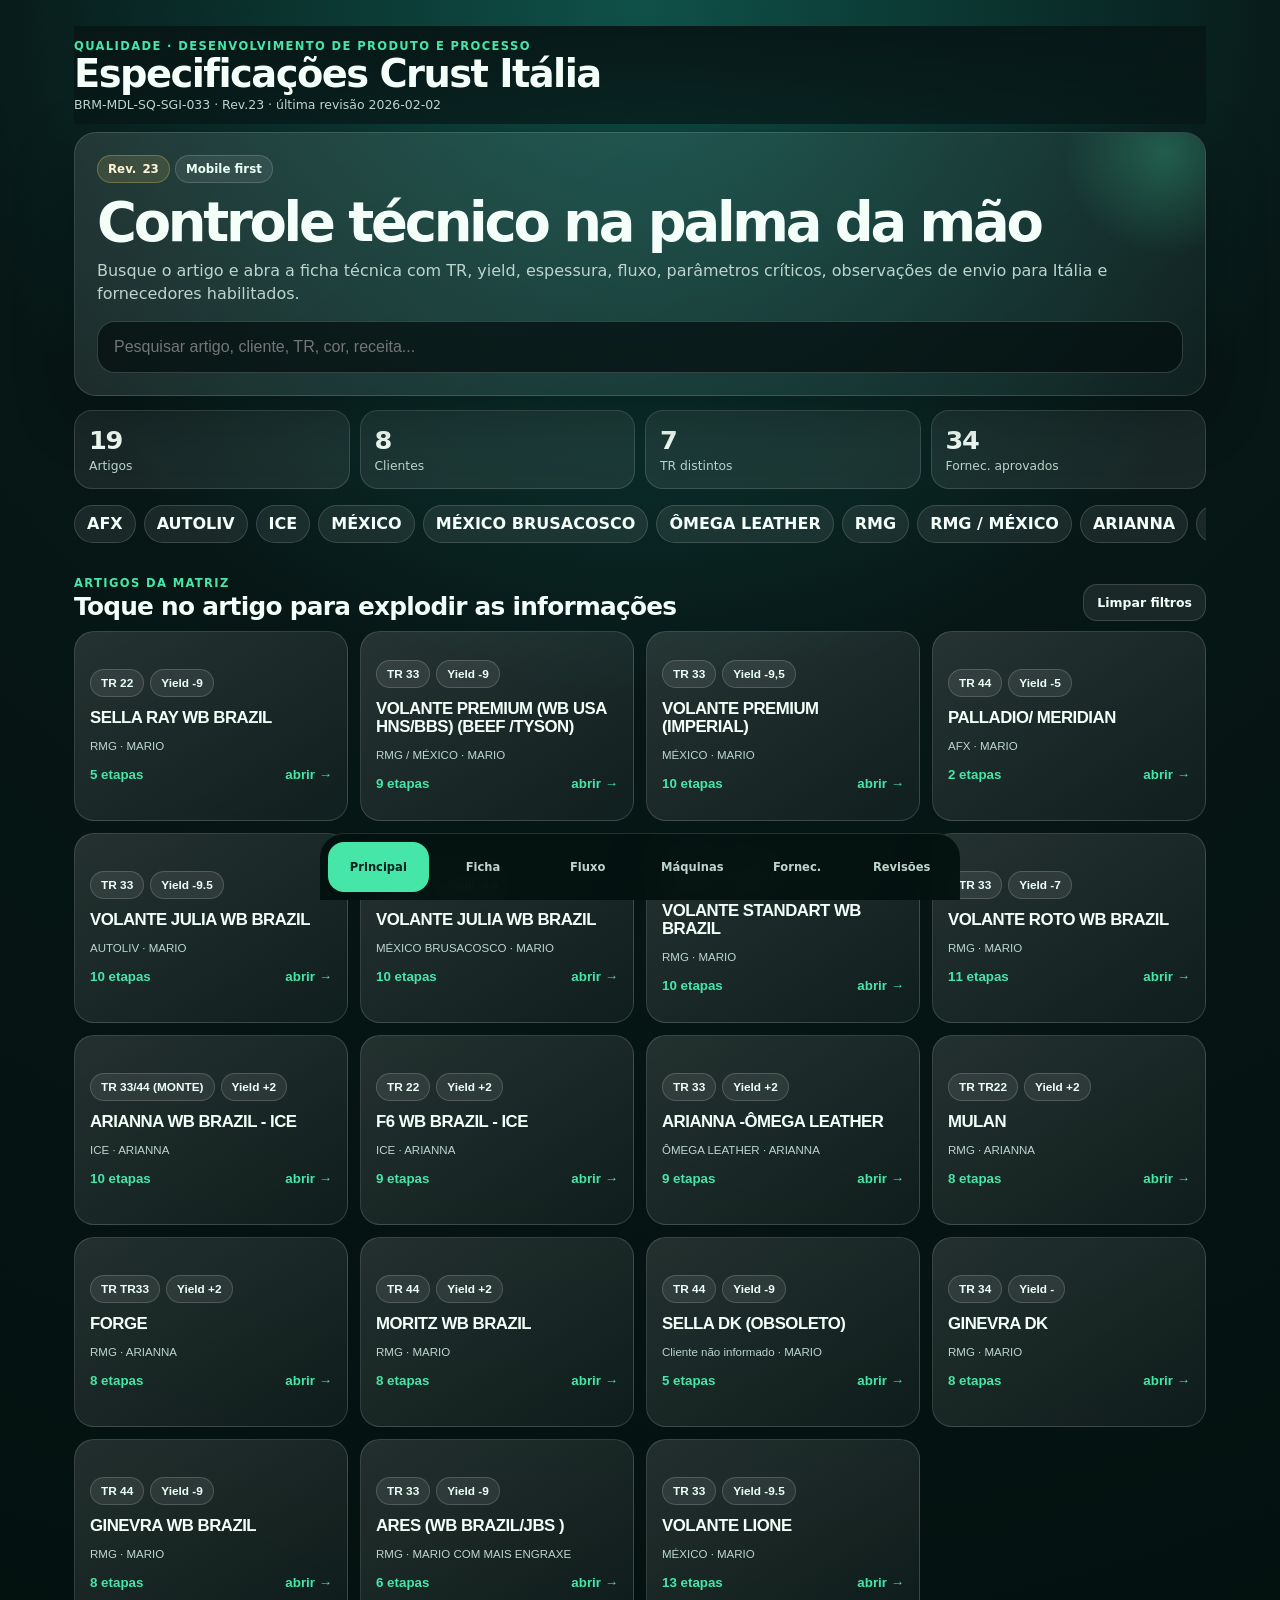
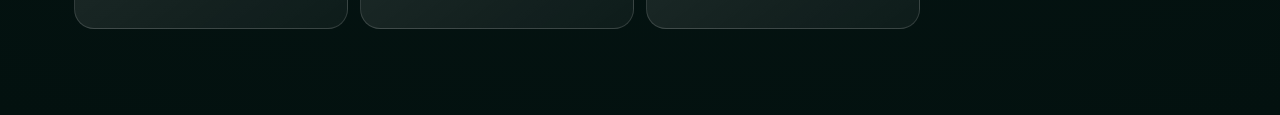
==== index.html @ 7a7e3788 "Add files via upload" ====
<!doctype html>
<html lang="pt-BR">
<head>
  <meta charset="utf-8">
  <meta name="viewport" content="width=device-width, initial-scale=1, viewport-fit=cover">
  <meta name="theme-color" content="#052e2b">
  <title>Dashboard Crust Itália · Qualidade</title>
  <link rel="manifest" href="manifest.webmanifest">
  <link rel="icon" href="assets/icon.svg" type="image/svg+xml">
  <link rel="stylesheet" href="style.css">
</head>
<body>
  <div class="app-shell">
    <header class="topbar">
      <div>
        <p class="eyebrow">Qualidade · Desenvolvimento de Produto e Processo</p>
        <h1>Especificações Crust Itália</h1>
        <p class="doc-meta" id="docMeta">Carregando matriz...</p>
      </div>
      <button class="ghost-btn" id="btnInstall" hidden>Instalar</button>
    </header>

    <main>
      <section id="view-principal" class="view active">
        <div class="hero-card">
          <div>
            <span class="pill danger">Rev. <span id="heroRev">23</span></span>
            <span class="pill">Mobile first</span>
          </div>
          <h2>Controle técnico na palma da mão</h2>
          <p>Busque o artigo e abra a ficha técnica com TR, yield, espessura, fluxo, parâmetros críticos, observações de envio para Itália e fornecedores habilitados.</p>
          <div class="search-wrap">
            <input id="searchBox" type="search" autocomplete="off" placeholder="Pesquisar artigo, cliente, TR, cor, receita...">
          </div>
        </div>

        <div class="kpi-grid" id="kpiGrid"></div>

        <div class="filters" id="filters"></div>

        <div class="section-head">
          <div>
            <p class="eyebrow">Artigos da matriz</p>
            <h3>Toque no artigo para explodir as informações</h3>
          </div>
          <button class="ghost-btn small" id="clearFilters">Limpar filtros</button>
        </div>
        <div id="articleGrid" class="article-grid"></div>
      </section>

      <section id="view-ficha" class="view">
        <div id="detailPanel" class="detail-panel"></div>
      </section>

      <section id="view-fluxo" class="view">
        <div id="flowPanel"></div>
      </section>

      <section id="view-maquinas" class="view">
        <div class="section-head">
          <div>
            <p class="eyebrow">Parâmetros de máquinas</p>
            <h3>Processo detalhado · Arianna/F6/Mulan/Forge</h3>
          </div>
        </div>
        <div id="machinePanel" class="machine-grid"></div>
      </section>

      <section id="view-fornecedores" class="view">
        <div id="supplierPanel"></div>
      </section>

      <section id="view-revisoes" class="view">
        <div class="section-head">
          <div>
            <p class="eyebrow">Governança documental</p>
            <h3>Histórico de revisões e observações</h3>
          </div>
        </div>
        <div class="tools-row">
          <button class="primary-btn" id="copyReport">Copiar relatório do artigo</button>
          <button class="ghost-btn" onclick="window.print()">Imprimir / PDF</button>
        </div>
        <div id="revisionPanel" class="timeline"></div>
        <div id="obsPanel" class="note-card"></div>
      </section>
    </main>

    <nav class="bottom-nav" aria-label="Navegação principal">
      <button class="nav-btn active" data-view="principal">Principal</button>
      <button class="nav-btn" data-view="ficha">Ficha</button>
      <button class="nav-btn" data-view="fluxo">Fluxo</button>
      <button class="nav-btn" data-view="maquinas">Máquinas</button>
      <button class="nav-btn" data-view="fornecedores">Fornec.</button>
      <button class="nav-btn" data-view="revisoes">Revisões</button>
    </nav>
  </div>

  <template id="emptyTemplate">
    <div class="empty-state">
      <h3>Nenhum artigo encontrado</h3>
      <p>Revise a busca ou limpe os filtros para voltar à lista completa.</p>
    </div>
  </template>

  <script src="app.js"></script>
</body>
</html>
---- style.css ----
:root {
  --bg: #071716;
  --bg2: #0b2422;
  --panel: #0f2f2c;
  --panel2: #123b37;
  --card: rgba(255,255,255,.075);
  --line: rgba(255,255,255,.14);
  --text: #f3fff8;
  --muted: #bdd4cd;
  --accent: #46e6a9;
  --accent2: #f5d76e;
  --danger: #ff6b6b;
  --warn: #ffb547;
  --ok: #5dffa7;
  --shadow: 0 18px 60px rgba(0,0,0,.32);
  --radius: 22px;
  font-family: Inter, ui-sans-serif, system-ui, -apple-system, BlinkMacSystemFont, "Segoe UI", sans-serif;
}

* { box-sizing: border-box; }

html, body { margin: 0; min-height: 100%; background: radial-gradient(circle at top, #0f5149 0, var(--bg) 38%, #03110f 100%); color: var(--text); }

body { padding-bottom: calc(86px + env(safe-area-inset-bottom)); }

.app-shell { max-width: 1180px; margin: 0 auto; padding: 16px 14px 0; }

.topbar { position: sticky; top: 0; z-index: 10; display: flex; align-items: center; justify-content: space-between; gap: 12px; padding: 12px 0 10px; backdrop-filter: blur(18px); background: linear-gradient(180deg, rgba(7,23,22,.96), rgba(7,23,22,.72)); }

h1, h2, h3, p { margin: 0; }
h1 { font-size: clamp(1.35rem, 4.8vw, 2.4rem); letter-spacing: -.04em; line-height: .98; }
h2 { font-size: clamp(1.55rem, 7vw, 3.4rem); line-height: .94; letter-spacing: -.06em; margin: 14px 0 10px; }
h3 { font-size: clamp(1.06rem, 4vw, 1.55rem); letter-spacing: -.03em; }
p { color: var(--muted); line-height: 1.45; }
.eyebrow { color: var(--accent); font-size: .72rem; text-transform: uppercase; letter-spacing: .12em; font-weight: 800; }
.doc-meta { font-size: .78rem; margin-top: 4px; }

.hero-card, .detail-panel, .flow-card, .supplier-card, .note-card, .machine-card, .revision-item, .data-card {
  border: 1px solid var(--line);
  background: linear-gradient(145deg, rgba(255,255,255,.105), rgba(255,255,255,.04));
  border-radius: var(--radius);
  box-shadow: var(--shadow);
}

.hero-card { padding: 22px; margin: 8px 0 14px; overflow: hidden; position: relative; }
.hero-card::after { content: ""; position: absolute; right: -70px; top: -90px; width: 220px; height: 220px; border-radius: 50%; background: radial-gradient(circle, rgba(70,230,169,.25), transparent 65%); pointer-events: none; }

.pill { display: inline-flex; gap: 6px; align-items: center; min-height: 28px; padding: 6px 10px; border-radius: 999px; border: 1px solid rgba(255,255,255,.16); background: rgba(255,255,255,.08); color: #eafff5; font-size: .74rem; font-weight: 800; }
.pill.danger { color: #fff3d5; background: rgba(245,215,110,.13); border-color: rgba(245,215,110,.28); }

.search-wrap { margin-top: 16px; position: relative; }
input[type="search"] { width: 100%; height: 52px; border-radius: 18px; border: 1px solid rgba(255,255,255,.18); background: rgba(4,15,14,.72); color: var(--text); padding: 0 16px; outline: none; font-size: 1rem; }
input[type="search"]:focus { border-color: var(--accent); box-shadow: 0 0 0 4px rgba(70,230,169,.12); }

.kpi-grid { display: grid; grid-template-columns: repeat(2, minmax(0, 1fr)); gap: 10px; margin: 14px 0; }
.kpi-card { padding: 14px; border-radius: 18px; background: rgba(255,255,255,.075); border: 1px solid var(--line); }
.kpi-card strong { display: block; font-size: 1.6rem; letter-spacing: -.05em; }
.kpi-card span { font-size: .77rem; color: var(--muted); }

.filters, .tools-row { display: flex; gap: 8px; overflow-x: auto; padding: 2px 0 12px; scroll-snap-type: x mandatory; }
.filter-btn, .nav-btn, .ghost-btn, .primary-btn { border: 0; font: inherit; cursor: pointer; }
.filter-btn { white-space: nowrap; scroll-snap-align: start; min-height: 38px; padding: 8px 12px; border-radius: 999px; color: var(--text); background: rgba(255,255,255,.08); border: 1px solid var(--line); font-weight: 700; }
.filter-btn.active { background: var(--accent); color: #04211d; border-color: transparent; }

.section-head { display: flex; justify-content: space-between; align-items: end; gap: 10px; margin: 20px 0 10px; }
.ghost-btn, .primary-btn { min-height: 40px; padding: 10px 13px; border-radius: 14px; font-weight: 800; color: var(--text); background: rgba(255,255,255,.08); border: 1px solid var(--line); }
.ghost-btn.small { font-size: .78rem; min-height: 36px; }
.primary-btn { background: var(--accent); color: #04211d; border-color: transparent; }

.article-grid { display: grid; grid-template-columns: repeat(auto-fill, minmax(240px, 1fr)); gap: 12px; }
.article-card { text-align: left; border: 1px solid var(--line); background: linear-gradient(145deg, rgba(255,255,255,.12), rgba(255,255,255,.045)); border-radius: 20px; padding: 15px; color: var(--text); cursor: pointer; min-height: 190px; transition: transform .18s ease, border-color .18s ease, box-shadow .18s ease; }
.article-card:hover, .article-card:focus-visible { transform: translateY(-3px); border-color: rgba(70,230,169,.65); box-shadow: 0 20px 50px rgba(0,0,0,.28); outline: none; }
.article-card h4 { margin: 12px 0 10px; font-size: 1.05rem; letter-spacing: -.03em; line-height: 1.1; }
.article-meta { display: flex; flex-wrap: wrap; gap: 6px; }
.mini { font-size: .72rem; color: var(--muted); }
.card-foot { display: flex; justify-content: space-between; align-items: center; margin-top: 13px; color: var(--accent); font-weight: 900; }

.view { display: none; animation: fade .18s ease; }
.view.active { display: block; }
@keyframes fade { from { opacity: .2; transform: translateY(4px); } to { opacity: 1; transform: none; } }
.detail-panel { padding: 16px; animation: pop .28s ease; }
.detail-panel.flash { animation: pop .42s ease; }
@keyframes pop { 0% { transform: scale(.97); box-shadow: 0 0 0 rgba(70,230,169,0); } 65% { transform: scale(1.01); box-shadow: 0 0 0 6px rgba(70,230,169,.10); } 100% { transform: scale(1); } }

.detail-hero { display: grid; gap: 12px; }
.big-title { font-size: clamp(1.6rem, 8vw, 3.8rem); letter-spacing: -.075em; line-height: .88; }
.fact-grid { display: grid; grid-template-columns: repeat(2, minmax(0, 1fr)); gap: 9px; margin: 14px 0; }
.fact { padding: 12px; border-radius: 16px; background: rgba(0,0,0,.18); border: 1px solid rgba(255,255,255,.09); }
.fact span { display: block; font-size: .72rem; color: var(--muted); margin-bottom: 5px; }
.fact strong { font-size: .96rem; overflow-wrap: anywhere; }

.text-block { white-space: pre-wrap; padding: 14px; border-radius: 16px; background: rgba(0,0,0,.18); border: 1px solid rgba(255,255,255,.09); margin-top: 10px; color: #eefdf6; }
.flow-strip { display: flex; gap: 10px; overflow-x: auto; padding: 8px 0 12px; }
.step { flex: 0 0 auto; max-width: 230px; min-height: 58px; display: flex; align-items: center; gap: 8px; padding: 10px 12px; border-radius: 16px; background: rgba(70,230,169,.10); border: 1px solid rgba(70,230,169,.22); font-weight: 900; }
.step-index { width: 28px; height: 28px; border-radius: 50%; background: var(--accent); color: #05251f; display: inline-grid; place-items: center; flex: 0 0 auto; font-size: .78rem; }

.flow-card { padding: 16px; margin: 12px 0; }
.flow-lane { display: grid; gap: 10px; margin-top: 12px; }
.flow-node { padding: 13px; border-radius: 16px; background: rgba(255,255,255,.08); border: 1px solid var(--line); display: grid; grid-template-columns: 38px 1fr; gap: 10px; align-items: center; }
.flow-number { width: 34px; height: 34px; border-radius: 50%; background: #e3fff3; color: #08312b; display: grid; place-items: center; font-weight: 1000; }

.alert-list { display: grid; gap: 8px; margin: 12px 0; }
.alert-item { display: flex; gap: 9px; align-items: flex-start; padding: 12px; border-radius: 15px; background: rgba(245,215,110,.105); border: 1px solid rgba(245,215,110,.22); }
.alert-item::before { content: "!"; width: 22px; height: 22px; border-radius: 50%; background: var(--accent2); color: #2a2400; display: grid; place-items: center; font-weight: 1000; flex: 0 0 auto; }

.machine-grid { display: grid; gap: 12px; }
.machine-card { padding: 15px; }
.machine-card h4, .supplier-card h4 { margin: 0 0 10px; }
.param-list { display: grid; gap: 7px; }
.param-list li { list-style: none; padding: 10px; border-radius: 14px; background: rgba(0,0,0,.19); color: #eafff5; white-space: pre-wrap; }

.supplier-card { padding: 16px; margin-bottom: 12px; }
.supplier-chips { display: flex; flex-wrap: wrap; gap: 8px; margin-top: 12px; }
.status-chip { padding: 8px 10px; border-radius: 999px; font-size: .76rem; font-weight: 900; border: 1px solid var(--line); background: rgba(255,255,255,.08); }
.status-chip.aprovado { background: rgba(93,255,167,.14); border-color: rgba(93,255,167,.32); color: #caffdf; }
.status-chip.teste { background: rgba(255,181,71,.14); border-color: rgba(255,181,71,.35); color: #ffe3b1; }
.status-chip.reprovado { background: rgba(255,107,107,.13); border-color: rgba(255,107,107,.32); color: #ffd0d0; }

.matrix { overflow-x: auto; border-radius: 18px; border: 1px solid var(--line); }
table { width: 100%; border-collapse: collapse; min-width: 860px; background: rgba(0,0,0,.16); }
th, td { text-align: left; padding: 10px; border-bottom: 1px solid rgba(255,255,255,.08); vertical-align: top; font-size: .82rem; }
th { color: #d9fff0; background: rgba(70,230,169,.11); position: sticky; top: 0; }

.timeline { display: grid; gap: 10px; }
.revision-item { padding: 14px; display: grid; grid-template-columns: 68px 1fr; gap: 12px; }
.rev-badge { width: 56px; height: 56px; border-radius: 18px; background: var(--accent); color: #04211d; display: grid; place-items: center; font-weight: 1000; }
.revision-item time { color: var(--accent2); font-size: .78rem; font-weight: 900; }
.note-card { padding: 16px; margin: 14px 0; white-space: pre-wrap; }

.empty-state { padding: 32px 18px; text-align: center; color: var(--muted); border: 1px dashed var(--line); border-radius: var(--radius); }

.bottom-nav {
  position: fixed; left: 0; right: 0; bottom: 0; z-index: 20;
  display: grid; grid-template-columns: repeat(6, 1fr); gap: 4px;
  padding: 8px 8px calc(8px + env(safe-area-inset-bottom));
  background: rgba(3,17,15,.92); backdrop-filter: blur(18px);
  border-top: 1px solid rgba(255,255,255,.12);
}
.nav-btn { min-height: 50px; border-radius: 16px; color: var(--muted); background: transparent; font-size: .72rem; font-weight: 900; }
.nav-btn.active { color: #05231f; background: var(--accent); }

@media (min-width: 760px) {
  .app-shell { padding: 26px 24px 0; }
  .kpi-grid { grid-template-columns: repeat(4, 1fr); }
  .detail-hero { grid-template-columns: 1.2fr .8fr; align-items: start; }
  .fact-grid { grid-template-columns: repeat(3, 1fr); }
  .flow-lane { grid-template-columns: repeat(auto-fit, minmax(250px, 1fr)); }
  .machine-grid { grid-template-columns: repeat(2, minmax(0, 1fr)); }
  .bottom-nav { max-width: 760px; margin: 0 auto; left: 50%; transform: translateX(-50%); border-radius: 24px 24px 0 0; }
}

@media print {
  body { background: white; color: black; padding-bottom: 0; }
  .topbar, .bottom-nav, .filters, .tools-row, .search-wrap, .ghost-btn, .primary-btn { display: none !important; }
  .view { display: block !important; }
  .hero-card, .detail-panel, .flow-card, .supplier-card, .note-card, .machine-card, .revision-item { box-shadow: none; border-color: #999; color: #000; background: #fff; break-inside: avoid; }
  p, .mini, .doc-meta { color: #222; }
}
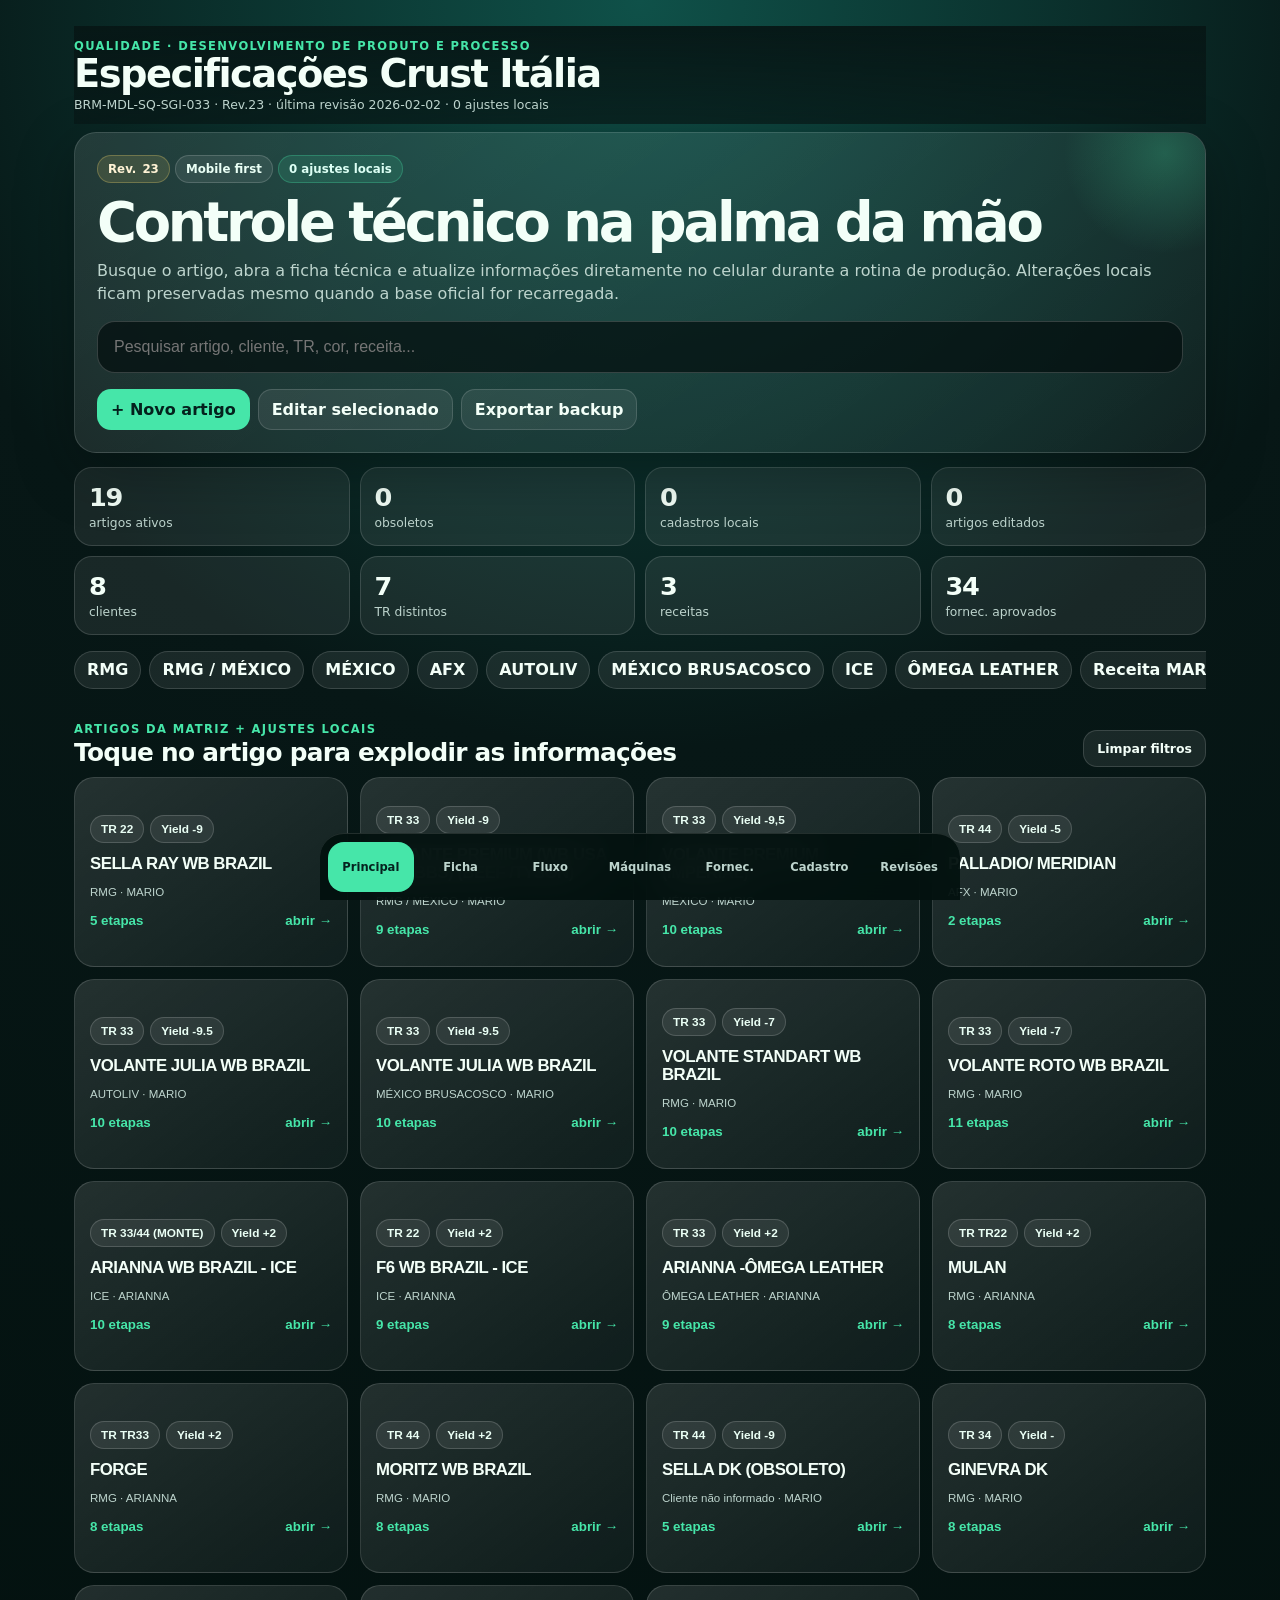
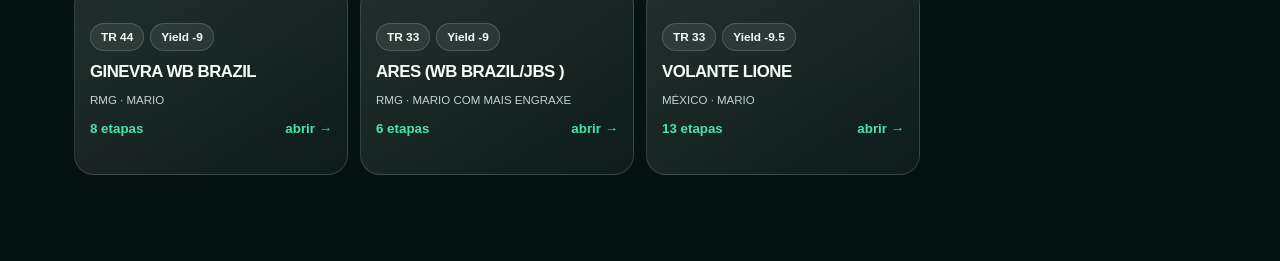
==== commit 1e723256: "Add files via upload" ====
--- a/index.html
+++ b/index.html
@@ -26,11 +26,17 @@
           <div>
             <span class="pill danger">Rev. <span id="heroRev">23</span></span>
             <span class="pill">Mobile first</span>
+            <span class="pill edit-pill" id="localChangesPill">0 ajustes locais</span>
           </div>
           <h2>Controle técnico na palma da mão</h2>
-          <p>Busque o artigo e abra a ficha técnica com TR, yield, espessura, fluxo, parâmetros críticos, observações de envio para Itália e fornecedores habilitados.</p>
+          <p>Busque o artigo, abra a ficha técnica e atualize informações diretamente no celular durante a rotina de produção. Alterações locais ficam preservadas mesmo quando a base oficial for recarregada.</p>
           <div class="search-wrap">
             <input id="searchBox" type="search" autocomplete="off" placeholder="Pesquisar artigo, cliente, TR, cor, receita...">
+          </div>
+          <div class="tools-row hero-tools">
+            <button class="primary-btn" id="newArticleTop">+ Novo artigo</button>
+            <button class="ghost-btn" id="editSelectedTop">Editar selecionado</button>
+            <button class="ghost-btn" id="exportBackupTop">Exportar backup</button>
           </div>
         </div>
 
@@ -40,7 +46,7 @@
 
         <div class="section-head">
           <div>
-            <p class="eyebrow">Artigos da matriz</p>
+            <p class="eyebrow">Artigos da matriz + ajustes locais</p>
             <h3>Toque no artigo para explodir as informações</h3>
           </div>
           <button class="ghost-btn small" id="clearFilters">Limpar filtros</button>
@@ -70,6 +76,16 @@
         <div id="supplierPanel"></div>
       </section>
 
+      <section id="view-cadastros" class="view">
+        <div class="section-head">
+          <div>
+            <p class="eyebrow">Atualização operacional mobile</p>
+            <h3>Editar artigo, cadastrar novo e preservar ajustes</h3>
+          </div>
+        </div>
+        <div id="editPanel" class="edit-panel"></div>
+      </section>
+
       <section id="view-revisoes" class="view">
         <div class="section-head">
           <div>
@@ -79,9 +95,11 @@
         </div>
         <div class="tools-row">
           <button class="primary-btn" id="copyReport">Copiar relatório do artigo</button>
+          <button class="ghost-btn" id="exportBackupRev">Exportar ajustes</button>
           <button class="ghost-btn" onclick="window.print()">Imprimir / PDF</button>
         </div>
         <div id="revisionPanel" class="timeline"></div>
+        <div id="localHistoryPanel" class="timeline"></div>
         <div id="obsPanel" class="note-card"></div>
       </section>
     </main>
@@ -92,6 +110,7 @@
       <button class="nav-btn" data-view="fluxo">Fluxo</button>
       <button class="nav-btn" data-view="maquinas">Máquinas</button>
       <button class="nav-btn" data-view="fornecedores">Fornec.</button>
+      <button class="nav-btn" data-view="cadastros">Cadastro</button>
       <button class="nav-btn" data-view="revisoes">Revisões</button>
     </nav>
   </div>
--- a/style.css
+++ b/style.css
@@ -132,7 +132,7 @@
 
 .bottom-nav {
   position: fixed; left: 0; right: 0; bottom: 0; z-index: 20;
-  display: grid; grid-template-columns: repeat(6, 1fr); gap: 4px;
+  display: grid; grid-template-columns: repeat(7, 1fr); gap: 4px;
   padding: 8px 8px calc(8px + env(safe-area-inset-bottom));
   background: rgba(3,17,15,.92); backdrop-filter: blur(18px);
   border-top: 1px solid rgba(255,255,255,.12);
@@ -157,3 +157,51 @@
   .hero-card, .detail-panel, .flow-card, .supplier-card, .note-card, .machine-card, .revision-item { box-shadow: none; border-color: #999; color: #000; background: #fff; break-inside: avoid; }
   p, .mini, .doc-meta { color: #222; }
 }
+
+
+/* V24 · edição mobile e governança operacional */
+.hero-tools { margin-top: 14px; padding-bottom: 0; }
+.edit-pill { color: #dcfff4; background: rgba(70,230,169,.13); border-color: rgba(70,230,169,.28); }
+.obsolete-pill { color: #fff1f1; background: rgba(255,79,79,.26); border-color: rgba(255,107,107,.55); }
+.article-card.obsolete {
+  background: linear-gradient(145deg, rgba(120, 0, 0, .82), rgba(70, 0, 0, .72));
+  border-color: rgba(255,107,107,.78);
+  box-shadow: 0 16px 44px rgba(120,0,0,.32);
+}
+.article-card.obsolete:hover, .article-card.obsolete:focus-visible { border-color: rgba(255,210,210,.95); box-shadow: 0 22px 56px rgba(150,0,0,.42); }
+.article-card.local { border-style: dashed; }
+.obsolete-box { border-color: rgba(255,107,107,.55); background: linear-gradient(145deg, rgba(120,0,0,.35), rgba(255,255,255,.04)); }
+.detail-actions { margin: 14px 0 8px; flex-wrap: wrap; overflow: visible; }
+.edit-panel { display: grid; gap: 12px; }
+.edit-card {
+  border: 1px solid var(--line);
+  background: linear-gradient(145deg, rgba(255,255,255,.105), rgba(255,255,255,.04));
+  border-radius: var(--radius);
+  box-shadow: var(--shadow);
+  padding: 16px;
+}
+.form-grid { display: grid; grid-template-columns: 1fr; gap: 12px; }
+.form-field { display: grid; gap: 6px; }
+.form-field span { color: var(--muted); font-size: .78rem; font-weight: 800; }
+.form-field input, .form-field textarea, .form-field select {
+  width: 100%; border-radius: 15px; border: 1px solid rgba(255,255,255,.16);
+  background: rgba(4,15,14,.72); color: var(--text); padding: 12px 13px; outline: none; font: inherit;
+}
+.form-field textarea { resize: vertical; min-height: 98px; }
+.form-field input:focus, .form-field textarea:focus, .form-field select:focus { border-color: var(--accent); box-shadow: 0 0 0 4px rgba(70,230,169,.12); }
+.form-field.full, .form-actions.full { grid-column: 1 / -1; }
+.form-field.checkbox { display: flex; align-items: center; gap: 10px; padding: 12px; border-radius: 15px; border: 1px solid var(--line); background: rgba(0,0,0,.16); }
+.form-field.checkbox input { width: 22px; height: 22px; }
+.form-actions { display: flex; gap: 8px; flex-wrap: wrap; align-items: center; }
+.danger-btn { min-height: 40px; padding: 10px 13px; border-radius: 14px; font-weight: 900; color: #fff1f1; background: rgba(180,0,0,.34); border: 1px solid rgba(255,107,107,.45); cursor: pointer; }
+.file-label { display: inline-flex; align-items: center; justify-content: center; cursor: pointer; }
+.local-note { border-color: rgba(70,230,169,.25); background: rgba(70,230,169,.08); }
+.local-rev .rev-badge { background: #d8fff0; }
+.toast {
+  position: fixed; left: 50%; bottom: calc(78px + env(safe-area-inset-bottom)); transform: translateX(-50%);
+  z-index: 80; padding: 12px 16px; max-width: min(92vw, 520px); border-radius: 999px;
+  color: #04211d; background: var(--accent); box-shadow: var(--shadow); font-weight: 1000; text-align: center;
+}
+@media (min-width: 760px) { .form-grid { grid-template-columns: repeat(2, minmax(0, 1fr)); } }
+@media (max-width: 380px) { .nav-btn { font-size: .63rem; } .bottom-nav { gap: 2px; padding-left: 4px; padding-right: 4px; } }
+@media print { .edit-panel, .edit-card, .toast, .danger-btn, .file-label { display: none !important; } }
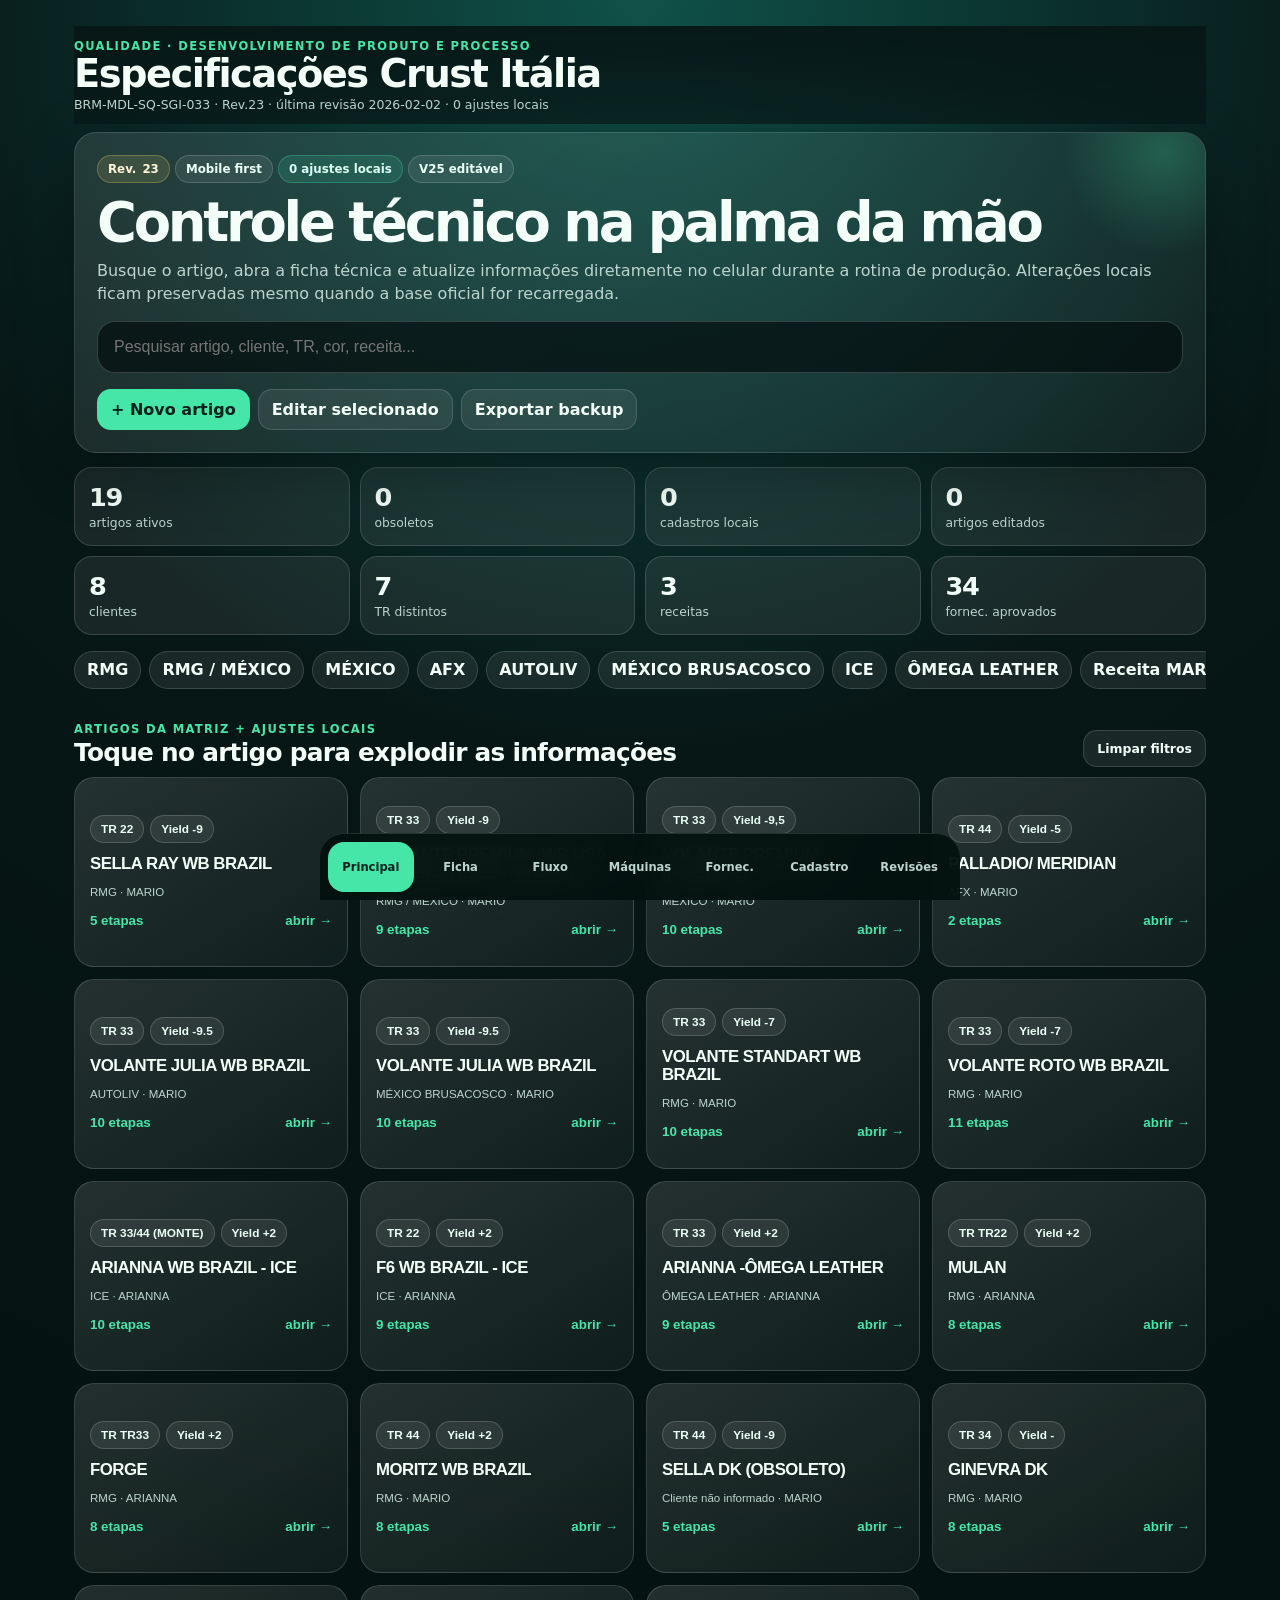
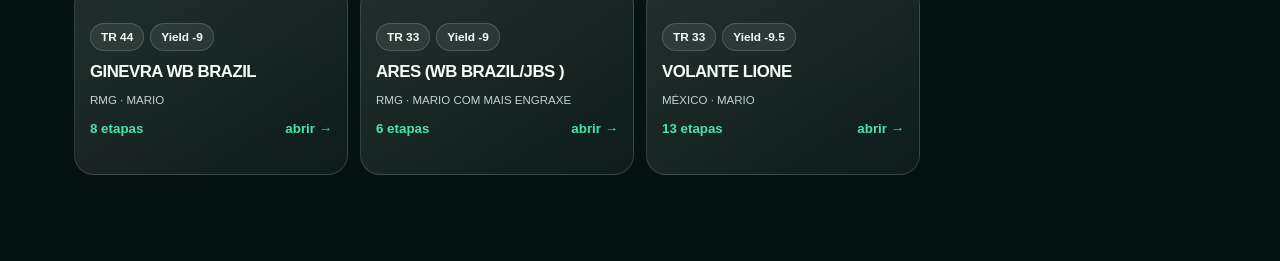
==== commit c8a603c0: "Add files via upload" ====
--- a/index.html
+++ b/index.html
@@ -4,10 +4,10 @@
   <meta charset="utf-8">
   <meta name="viewport" content="width=device-width, initial-scale=1, viewport-fit=cover">
   <meta name="theme-color" content="#052e2b">
-  <title>Dashboard Crust Itália · Qualidade</title>
-  <link rel="manifest" href="manifest.webmanifest">
+  <title>Dashboard Crust Itália · Qualidade V25</title>
+  <link rel="manifest" href="manifest.webmanifest?v=25-cache-corrigido">
   <link rel="icon" href="assets/icon.svg" type="image/svg+xml">
-  <link rel="stylesheet" href="style.css">
+  <link rel="stylesheet" href="style.css?v=25-cache-corrigido">
 </head>
 <body>
   <div class="app-shell">
@@ -27,6 +27,7 @@
             <span class="pill danger">Rev. <span id="heroRev">23</span></span>
             <span class="pill">Mobile first</span>
             <span class="pill edit-pill" id="localChangesPill">0 ajustes locais</span>
+            <span class="pill success">V25 editável</span>
           </div>
           <h2>Controle técnico na palma da mão</h2>
           <p>Busque o artigo, abra a ficha técnica e atualize informações diretamente no celular durante a rotina de produção. Alterações locais ficam preservadas mesmo quando a base oficial for recarregada.</p>
@@ -122,6 +123,6 @@
     </div>
   </template>
 
-  <script src="app.js"></script>
+  <script src="app.js?v=25-cache-corrigido"></script>
 </body>
 </html>
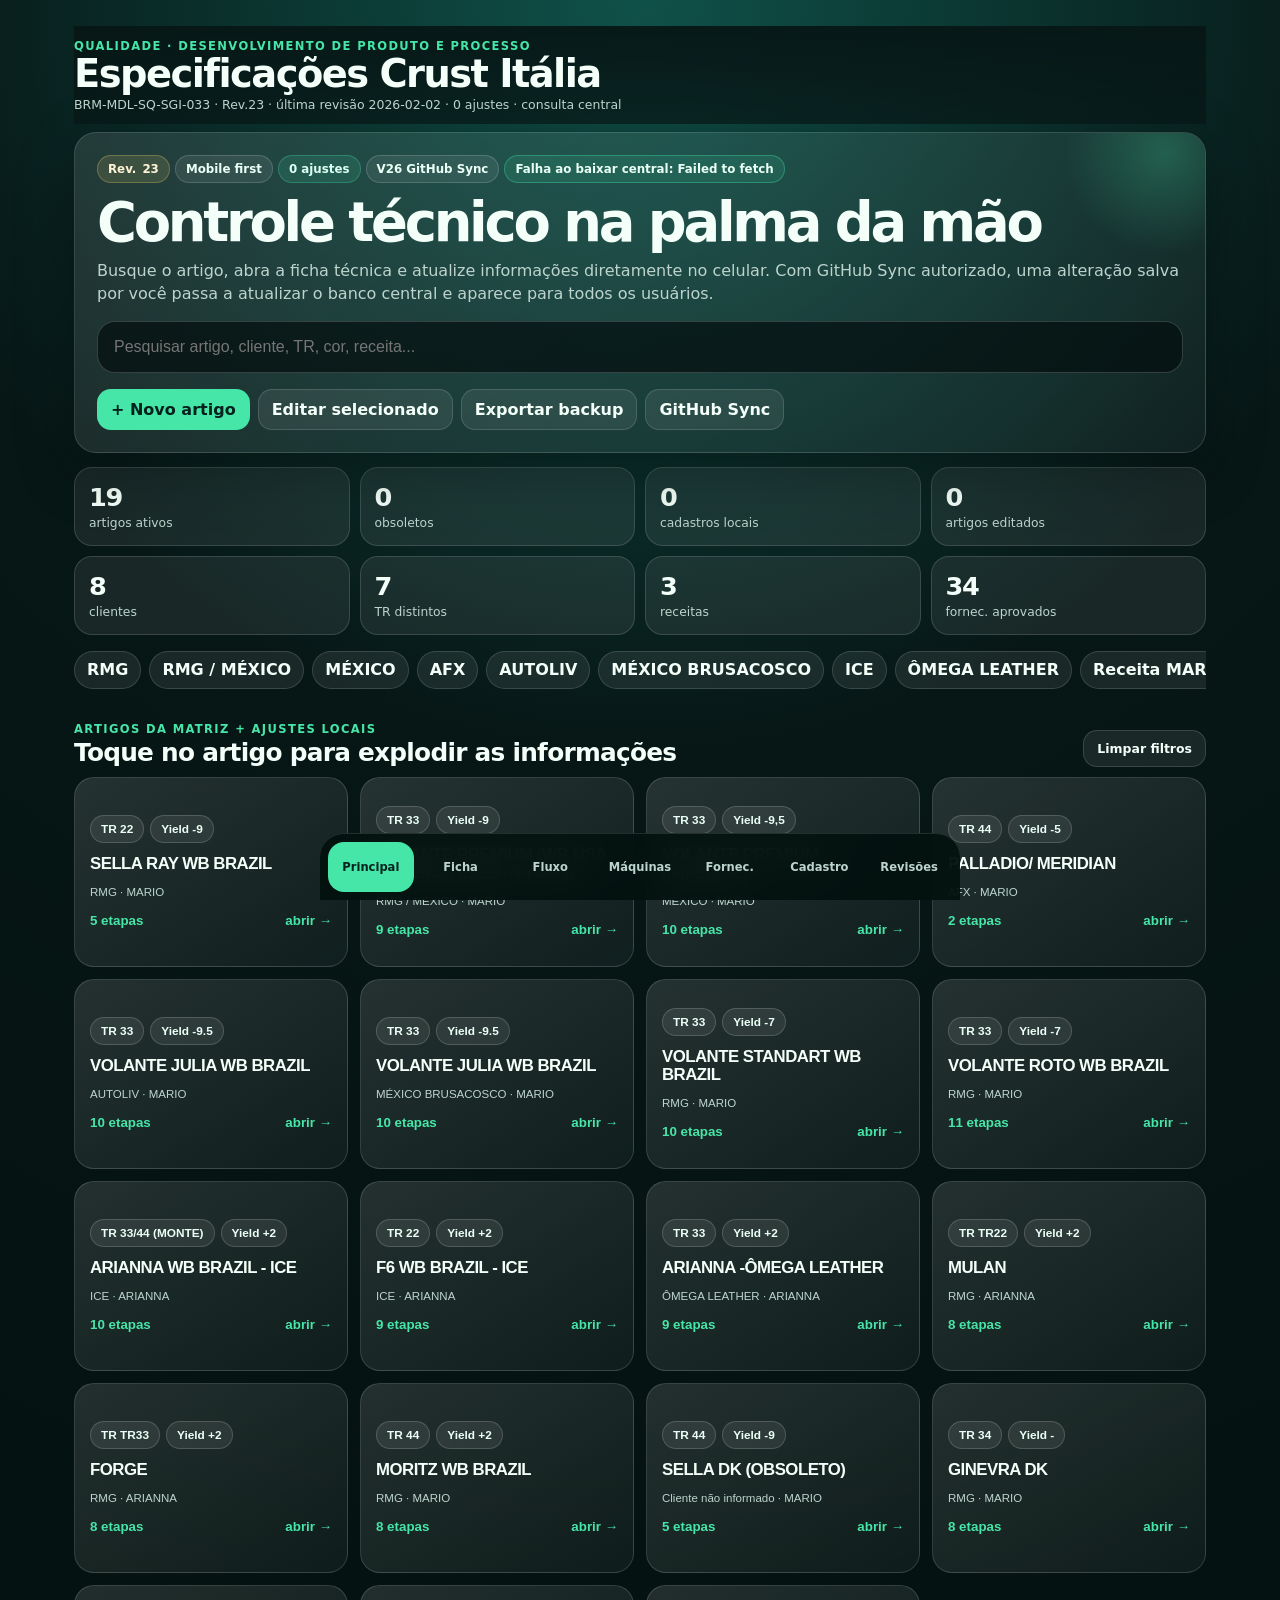
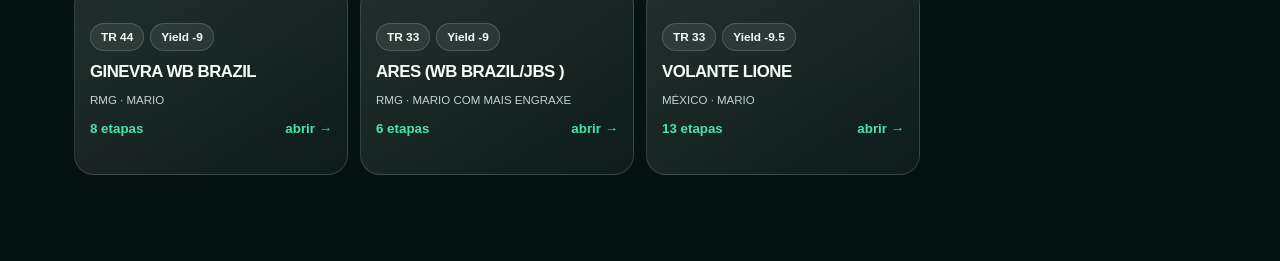
==== commit feab88f4: "Add files via upload" ====
--- a/index.html
+++ b/index.html
@@ -4,10 +4,10 @@
   <meta charset="utf-8">
   <meta name="viewport" content="width=device-width, initial-scale=1, viewport-fit=cover">
   <meta name="theme-color" content="#052e2b">
-  <title>Dashboard Crust Itália · Qualidade V25</title>
-  <link rel="manifest" href="manifest.webmanifest?v=25-cache-corrigido">
+  <title>Dashboard Crust Itália · Qualidade V26 GitHub Sync</title>
+  <link rel="manifest" href="manifest.webmanifest?v=26-github-sync">
   <link rel="icon" href="assets/icon.svg" type="image/svg+xml">
-  <link rel="stylesheet" href="style.css?v=25-cache-corrigido">
+  <link rel="stylesheet" href="style.css?v=26-github-sync">
 </head>
 <body>
   <div class="app-shell">
@@ -27,10 +27,11 @@
             <span class="pill danger">Rev. <span id="heroRev">23</span></span>
             <span class="pill">Mobile first</span>
             <span class="pill edit-pill" id="localChangesPill">0 ajustes locais</span>
-            <span class="pill success">V25 editável</span>
+            <span class="pill success">V26 GitHub Sync</span>
+            <span class="pill" id="syncStatusPill">Central GitHub: aguardando</span>
           </div>
           <h2>Controle técnico na palma da mão</h2>
-          <p>Busque o artigo, abra a ficha técnica e atualize informações diretamente no celular durante a rotina de produção. Alterações locais ficam preservadas mesmo quando a base oficial for recarregada.</p>
+          <p>Busque o artigo, abra a ficha técnica e atualize informações diretamente no celular. Com GitHub Sync autorizado, uma alteração salva por você passa a atualizar o banco central e aparece para todos os usuários.</p>
           <div class="search-wrap">
             <input id="searchBox" type="search" autocomplete="off" placeholder="Pesquisar artigo, cliente, TR, cor, receita...">
           </div>
@@ -38,6 +39,7 @@
             <button class="primary-btn" id="newArticleTop">+ Novo artigo</button>
             <button class="ghost-btn" id="editSelectedTop">Editar selecionado</button>
             <button class="ghost-btn" id="exportBackupTop">Exportar backup</button>
+            <button class="ghost-btn" id="syncTop">GitHub Sync</button>
           </div>
         </div>
 
@@ -123,6 +125,6 @@
     </div>
   </template>
 
-  <script src="app.js?v=25-cache-corrigido"></script>
+  <script src="app.js?v=26-github-sync"></script>
 </body>
 </html>
--- a/style.css
+++ b/style.css
@@ -205,3 +205,11 @@
 @media (min-width: 760px) { .form-grid { grid-template-columns: repeat(2, minmax(0, 1fr)); } }
 @media (max-width: 380px) { .nav-btn { font-size: .63rem; } .bottom-nav { gap: 2px; padding-left: 4px; padding-right: 4px; } }
 @media print { .edit-panel, .edit-card, .toast, .danger-btn, .file-label { display: none !important; } }
+
+/* V26 GitHub Sync */
+.sync-card { border-color: rgba(70,230,169,.34); background: linear-gradient(145deg, rgba(7,67,59,.92), rgba(5,33,31,.92)); }
+.sync-card h3 { margin-bottom: 8px; }
+#syncStatusPill { max-width: 100%; white-space: normal; background: rgba(70,230,169,.12); border-color: rgba(70,230,169,.34); }
+.form-actions { display: flex; gap: 10px; flex-wrap: wrap; align-items: center; }
+.form-actions .primary-btn, .form-actions .ghost-btn, .form-actions .danger-btn { flex: 1 1 160px; }
+@media (max-width: 560px) { .form-actions .primary-btn, .form-actions .ghost-btn, .form-actions .danger-btn { flex-basis: 100%; } }
